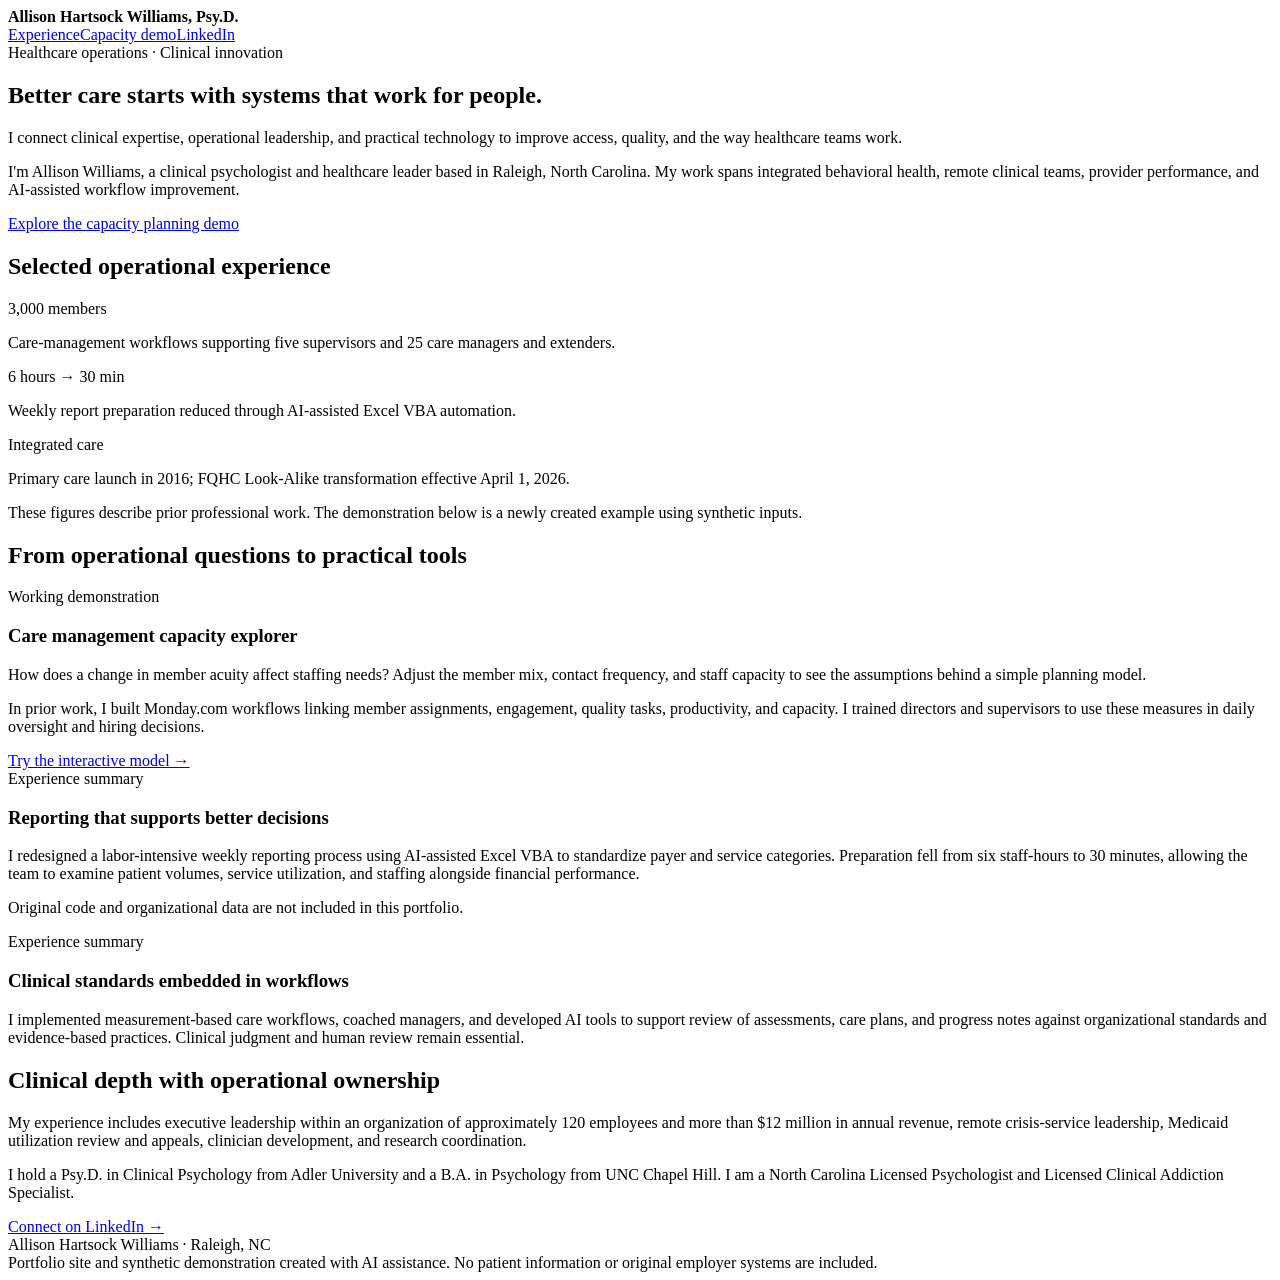
==== index.html @ 656cfe64 "Add portfolio index.html" ====
<!doctype html><html lang="en"><head><meta charset="utf-8"><meta name="viewport" content="width=device-width,initial-scale=1"><title>Allison Williams | Healthcare Operations and Clinical Innovation</title><meta name="description" content="Allison Hartsock Williams, Psy.D. — healthcare operations, integrated care, and applied AI portfolio."><link rel="stylesheet" href="style.css"></head><body>
<header><strong>Allison Hartsock Williams, Psy.D.</strong><nav aria-label="Main navigation"><a href="#experience">Experience</a><a href="capacity.html">Capacity demo</a><a href="https://www.linkedin.com/in/allison-williams-a2352a1b/">LinkedIn</a></nav></header>
<main><section class="hero"><div class="eyebrow">Healthcare operations · Clinical innovation</div><h1>Better care starts with systems that work for people.</h1><p class="lead">I connect clinical expertise, operational leadership, and practical technology to improve access, quality, and the way healthcare teams work.</p><p>I'm Allison Williams, a clinical psychologist and healthcare leader based in Raleigh, North Carolina. My work spans integrated behavioral health, remote clinical teams, provider performance, and AI-assisted workflow improvement.</p><a class="button" href="capacity.html">Explore the capacity planning demo</a></section>
<section class="section" id="experience"><h2>Selected operational experience</h2><div class="grid"><article><span class="number">3,000 members</span><p>Care-management workflows supporting five supervisors and 25 care managers and extenders.</p></article><article><span class="number">6 hours → 30 min</span><p>Weekly report preparation reduced through AI-assisted Excel VBA automation.</p></article><article><span class="number">Integrated care</span><p>Primary care launch in 2016; FQHC Look-Alike transformation effective April 1, 2026.</p></article></div><p class="muted">These figures describe prior professional work. The demonstration below is a newly created example using synthetic inputs.</p></section>
<section class="section"><h2>From operational questions to practical tools</h2><article class="case"><div class="eyebrow">Working demonstration</div><h3>Care management capacity explorer</h3><p>How does a change in member acuity affect staffing needs? Adjust the member mix, contact frequency, and staff capacity to see the assumptions behind a simple planning model.</p><p>In prior work, I built Monday.com workflows linking member assignments, engagement, quality tasks, productivity, and capacity. I trained directors and supervisors to use these measures in daily oversight and hiring decisions.</p><a href="capacity.html">Try the interactive model →</a></article><article class="case"><div class="eyebrow">Experience summary</div><h3>Reporting that supports better decisions</h3><p>I redesigned a labor-intensive weekly reporting process using AI-assisted Excel VBA to standardize payer and service categories. Preparation fell from six staff-hours to 30 minutes, allowing the team to examine patient volumes, service utilization, and staffing alongside financial performance.</p><p class="muted">Original code and organizational data are not included in this portfolio.</p></article><article class="case"><div class="eyebrow">Experience summary</div><h3>Clinical standards embedded in workflows</h3><p>I implemented measurement-based care workflows, coached managers, and developed AI tools to support review of assessments, care plans, and progress notes against organizational standards and evidence-based practices. Clinical judgment and human review remain essential.</p></article></section>
<section class="section"><h2>Clinical depth with operational ownership</h2><p>My experience includes executive leadership within an organization of approximately 120 employees and more than $12 million in annual revenue, remote crisis-service leadership, Medicaid utilization review and appeals, clinician development, and research coordination.</p><p>I hold a Psy.D. in Clinical Psychology from Adler University and a B.A. in Psychology from UNC Chapel Hill. I am a North Carolina Licensed Psychologist and Licensed Clinical Addiction Specialist.</p><a href="https://www.linkedin.com/in/allison-williams-a2352a1b/">Connect on LinkedIn →</a></section></main><footer>Allison Hartsock Williams · Raleigh, NC<br>Portfolio site and synthetic demonstration created with AI assistance. No patient information or original employer systems are included.</footer></body></html>
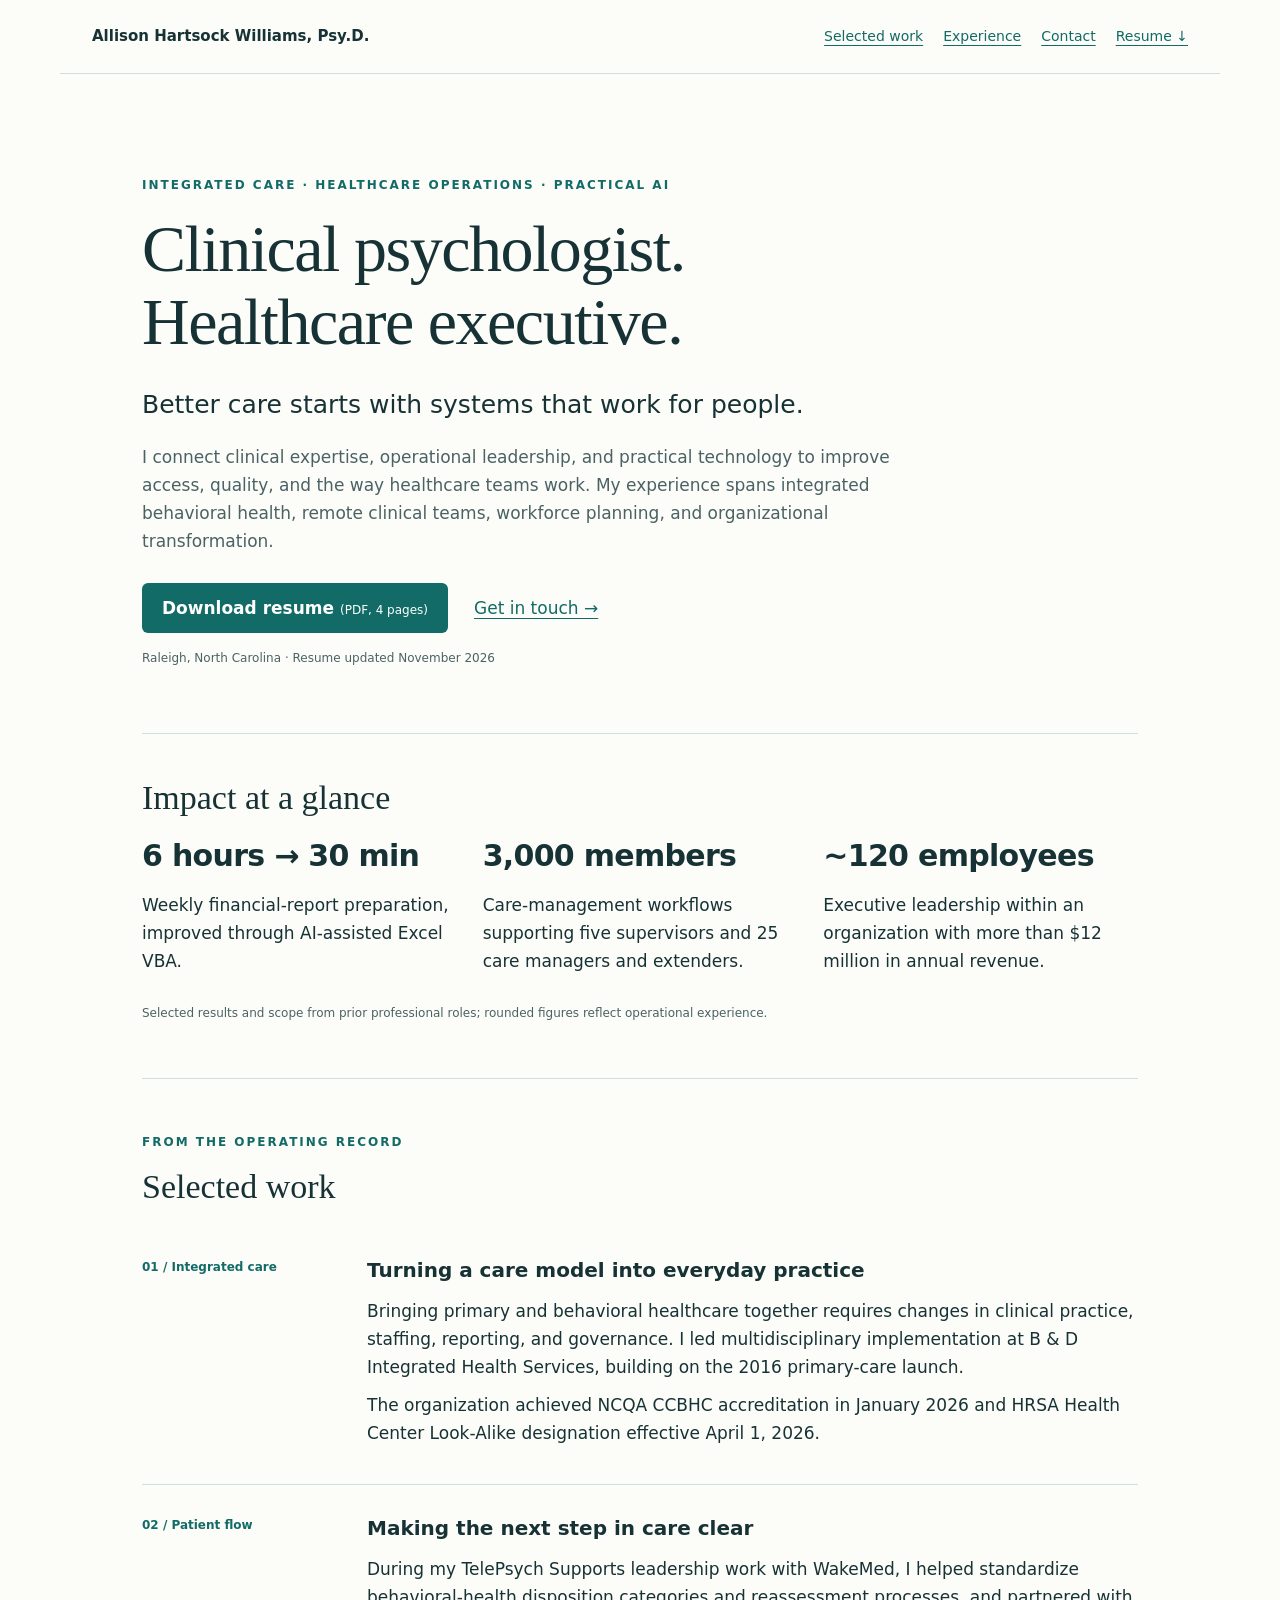
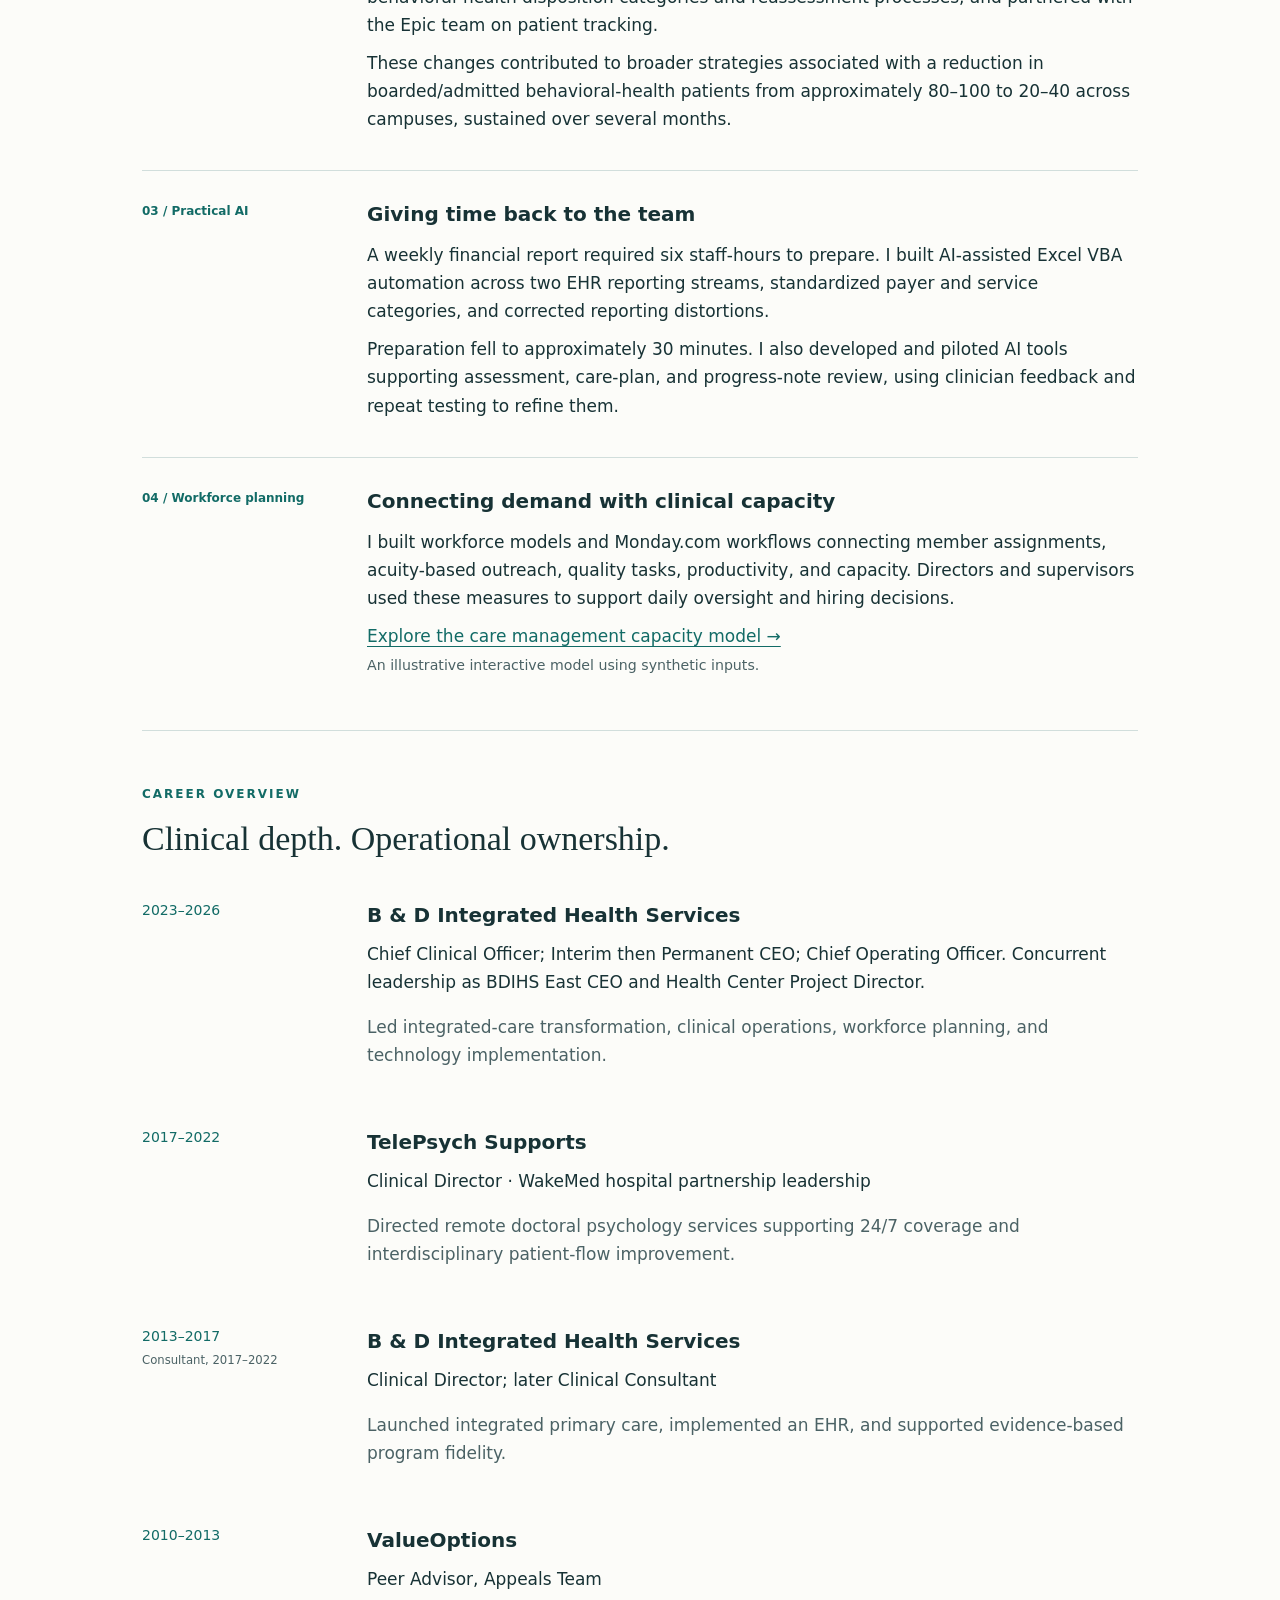
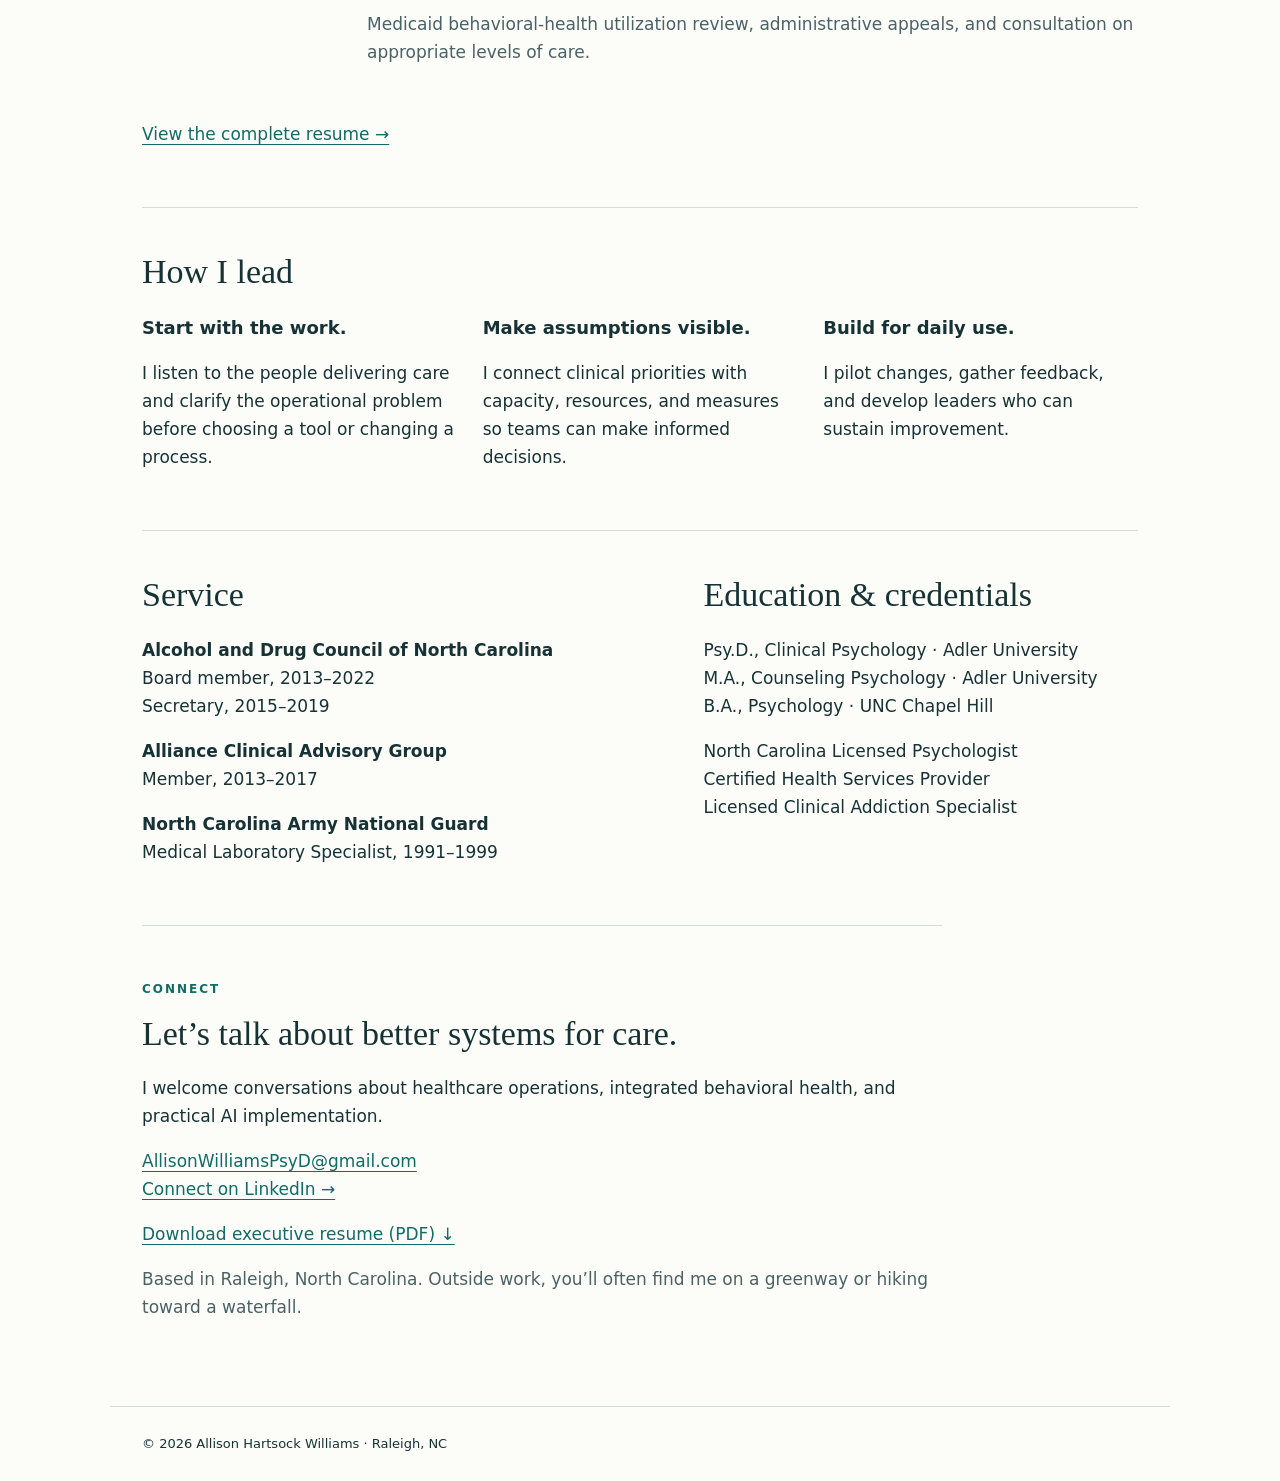
==== commit b776d394: "Refresh executive portfolio and add four-page downloadable resume" ====
--- a/index.html
+++ b/index.html
@@ -1,6 +1,16 @@
-<!doctype html><html lang="en"><head><meta charset="utf-8"><meta name="viewport" content="width=device-width,initial-scale=1"><title>Allison Williams | Healthcare Operations and Clinical Innovation</title><meta name="description" content="Allison Hartsock Williams, Psy.D. — healthcare operations, integrated care, and applied AI portfolio."><link rel="stylesheet" href="style.css"></head><body>
-<header><strong>Allison Hartsock Williams, Psy.D.</strong><nav aria-label="Main navigation"><a href="#experience">Experience</a><a href="capacity.html">Capacity demo</a><a href="https://www.linkedin.com/in/allison-williams-a2352a1b/">LinkedIn</a></nav></header>
-<main><section class="hero"><div class="eyebrow">Healthcare operations · Clinical innovation</div><h1>Better care starts with systems that work for people.</h1><p class="lead">I connect clinical expertise, operational leadership, and practical technology to improve access, quality, and the way healthcare teams work.</p><p>I'm Allison Williams, a clinical psychologist and healthcare leader based in Raleigh, North Carolina. My work spans integrated behavioral health, remote clinical teams, provider performance, and AI-assisted workflow improvement.</p><a class="button" href="capacity.html">Explore the capacity planning demo</a></section>
-<section class="section" id="experience"><h2>Selected operational experience</h2><div class="grid"><article><span class="number">3,000 members</span><p>Care-management workflows supporting five supervisors and 25 care managers and extenders.</p></article><article><span class="number">6 hours → 30 min</span><p>Weekly report preparation reduced through AI-assisted Excel VBA automation.</p></article><article><span class="number">Integrated care</span><p>Primary care launch in 2016; FQHC Look-Alike transformation effective April 1, 2026.</p></article></div><p class="muted">These figures describe prior professional work. The demonstration below is a newly created example using synthetic inputs.</p></section>
-<section class="section"><h2>From operational questions to practical tools</h2><article class="case"><div class="eyebrow">Working demonstration</div><h3>Care management capacity explorer</h3><p>How does a change in member acuity affect staffing needs? Adjust the member mix, contact frequency, and staff capacity to see the assumptions behind a simple planning model.</p><p>In prior work, I built Monday.com workflows linking member assignments, engagement, quality tasks, productivity, and capacity. I trained directors and supervisors to use these measures in daily oversight and hiring decisions.</p><a href="capacity.html">Try the interactive model →</a></article><article class="case"><div class="eyebrow">Experience summary</div><h3>Reporting that supports better decisions</h3><p>I redesigned a labor-intensive weekly reporting process using AI-assisted Excel VBA to standardize payer and service categories. Preparation fell from six staff-hours to 30 minutes, allowing the team to examine patient volumes, service utilization, and staffing alongside financial performance.</p><p class="muted">Original code and organizational data are not included in this portfolio.</p></article><article class="case"><div class="eyebrow">Experience summary</div><h3>Clinical standards embedded in workflows</h3><p>I implemented measurement-based care workflows, coached managers, and developed AI tools to support review of assessments, care plans, and progress notes against organizational standards and evidence-based practices. Clinical judgment and human review remain essential.</p></article></section>
-<section class="section"><h2>Clinical depth with operational ownership</h2><p>My experience includes executive leadership within an organization of approximately 120 employees and more than $12 million in annual revenue, remote crisis-service leadership, Medicaid utilization review and appeals, clinician development, and research coordination.</p><p>I hold a Psy.D. in Clinical Psychology from Adler University and a B.A. in Psychology from UNC Chapel Hill. I am a North Carolina Licensed Psychologist and Licensed Clinical Addiction Specialist.</p><a href="https://www.linkedin.com/in/allison-williams-a2352a1b/">Connect on LinkedIn →</a></section></main><footer>Allison Hartsock Williams · Raleigh, NC<br>Portfolio site and synthetic demonstration created with AI assistance. No patient information or original employer systems are included.</footer></body></html>
+<!doctype html>
+<html lang="en"><head><meta charset="utf-8"><meta name="viewport" content="width=device-width,initial-scale=1">
+<title>Allison Williams, Psy.D. | Healthcare Operations &amp; Integrated Care</title>
+<meta name="description" content="Clinical psychologist and healthcare executive connecting integrated care, operational leadership, and practical AI. Selected work and executive resume.">
+<link rel="canonical" href="https://allisonwilliamspsyd.com/"><meta property="og:type" content="website"><meta property="og:title" content="Allison Williams, Psy.D. | Clinical psychologist. Healthcare executive."><meta property="og:description" content="Better care starts with systems that work for people. Integrated care, healthcare operations, and practical AI."><meta property="og:url" content="https://allisonwilliamspsyd.com/"><meta name="twitter:card" content="summary"><meta name="theme-color" content="#126b66"><link rel="stylesheet" href="style.css"></head>
+<body class="portfolio"><a class="skip" href="#main">Skip to content</a><header><a class="brand" href="index.html">Allison Hartsock Williams, Psy.D.</a><nav aria-label="Main navigation"><a href="#work">Selected work</a><a href="#experience">Experience</a><a href="#contact">Contact</a><a href="Allison_Williams_Executive_Resume.pdf" download>Resume ↓</a></nav></header>
+<main id="main"><section class="hero"><p class="eyebrow">Integrated care · Healthcare operations · Practical AI</p><h1>Clinical psychologist.<br>Healthcare executive.</h1><p class="lead">Better care starts with systems that work for people.</p><p class="intro">I connect clinical expertise, operational leadership, and practical technology to improve access, quality, and the way healthcare teams work. My experience spans integrated behavioral health, remote clinical teams, workforce planning, and organizational transformation.</p><div class="actions"><a class="button" href="Allison_Williams_Executive_Resume.pdf" download>Download resume <span>(PDF, 4 pages)</span></a><a href="#contact">Get in touch →</a></div><p class="updated">Raleigh, North Carolina · Resume updated November 2026</p></section>
+<section class="section" aria-labelledby="impact"><h2 id="impact">Impact at a glance</h2><div class="grid"><article><span class="number">6 hours → 30 min</span><p>Weekly financial-report preparation, improved through AI-assisted Excel VBA.</p></article><article><span class="number">3,000 members</span><p>Care-management workflows supporting five supervisors and 25 care managers and extenders.</p></article><article><span class="number">~120 employees</span><p>Executive leadership within an organization with more than $12 million in annual revenue.</p></article></div><p class="muted note">Selected results and scope from prior professional roles; rounded figures reflect operational experience.</p></section>
+<section class="section" id="work"><p class="eyebrow">From the operating record</p><h2>Selected work</h2><article class="case"><span class="case-index">01 / Integrated care</span><div><h3>Turning a care model into everyday practice</h3><p>Bringing primary and behavioral healthcare together requires changes in clinical practice, staffing, reporting, and governance. I led multidisciplinary implementation at B &amp; D Integrated Health Services, building on the 2016 primary-care launch.</p><p>The organization achieved NCQA CCBHC accreditation in January 2026 and HRSA Health Center Look-Alike designation effective April 1, 2026.</p></div></article>
+<article class="case"><span class="case-index">02 / Patient flow</span><div><h3>Making the next step in care clear</h3><p>During my TelePsych Supports leadership work with WakeMed, I helped standardize behavioral-health disposition categories and reassessment processes, and partnered with the Epic team on patient tracking.</p><p>These changes contributed to broader strategies associated with a reduction in boarded/admitted behavioral-health patients from approximately 80–100 to 20–40 across campuses, sustained over several months.</p></div></article>
+<article class="case"><span class="case-index">03 / Practical AI</span><div><h3>Giving time back to the team</h3><p>A weekly financial report required six staff-hours to prepare. I built AI-assisted Excel VBA automation across two EHR reporting streams, standardized payer and service categories, and corrected reporting distortions.</p><p>Preparation fell to approximately 30 minutes. I also developed and piloted AI tools supporting assessment, care-plan, and progress-note review, using clinician feedback and repeat testing to refine them.</p></div></article>
+<article class="case"><span class="case-index">04 / Workforce planning</span><div><h3>Connecting demand with clinical capacity</h3><p>I built workforce models and Monday.com workflows connecting member assignments, acuity-based outreach, quality tasks, productivity, and capacity. Directors and supervisors used these measures to support daily oversight and hiring decisions.</p><p><a href="capacity.html">Explore the care management capacity model →</a><br><small>An illustrative interactive model using synthetic inputs.</small></p></div></article></section>
+<section class="section" id="experience"><p class="eyebrow">Career overview</p><h2>Clinical depth. Operational ownership.</h2><div class="timeline"><article><p class="dates">2023–2026</p><div><h3>B &amp; D Integrated Health Services</h3><p>Chief Clinical Officer; Interim then Permanent CEO; Chief Operating Officer. Concurrent leadership as BDIHS East CEO and Health Center Project Director.</p><p class="muted">Led integrated-care transformation, clinical operations, workforce planning, and technology implementation.</p></div></article><article><p class="dates">2017–2022</p><div><h3>TelePsych Supports</h3><p>Clinical Director · WakeMed hospital partnership leadership</p><p class="muted">Directed remote doctoral psychology services supporting 24/7 coverage and interdisciplinary patient-flow improvement.</p></div></article><article><p class="dates">2013–2017<br><small>Consultant, 2017–2022</small></p><div><h3>B &amp; D Integrated Health Services</h3><p>Clinical Director; later Clinical Consultant</p><p class="muted">Launched integrated primary care, implemented an EHR, and supported evidence-based program fidelity.</p></div></article><article><p class="dates">2010–2013</p><div><h3>ValueOptions</h3><p>Peer Advisor, Appeals Team</p><p class="muted">Medicaid behavioral-health utilization review, administrative appeals, and consultation on appropriate levels of care.</p></div></article></div><p><a href="Allison_Williams_Executive_Resume.pdf">View the complete resume →</a></p></section>
+<section class="section"><h2>How I lead</h2><div class="grid principles"><article><h3>Start with the work.</h3><p>I listen to the people delivering care and clarify the operational problem before choosing a tool or changing a process.</p></article><article><h3>Make assumptions visible.</h3><p>I connect clinical priorities with capacity, resources, and measures so teams can make informed decisions.</p></article><article><h3>Build for daily use.</h3><p>I pilot changes, gather feedback, and develop leaders who can sustain improvement.</p></article></div></section>
+<section class="section split"><div><h2>Service</h2><p><strong>Alcohol and Drug Council of North Carolina</strong><br>Board member, 2013–2022<br>Secretary, 2015–2019</p><p><strong>Alliance Clinical Advisory Group</strong><br>Member, 2013–2017</p><p><strong>North Carolina Army National Guard</strong><br>Medical Laboratory Specialist, 1991–1999</p></div><div><h2>Education &amp; credentials</h2><p>Psy.D., Clinical Psychology · Adler University<br>M.A., Counseling Psychology · Adler University<br>B.A., Psychology · UNC Chapel Hill</p><p>North Carolina Licensed Psychologist<br>Certified Health Services Provider<br>Licensed Clinical Addiction Specialist</p></div></section>
+<section class="section contact" id="contact"><p class="eyebrow">Connect</p><h2>Let’s talk about better systems for care.</h2><p>I welcome conversations about healthcare operations, integrated behavioral health, and practical AI implementation.</p><p><a href="mailto:AllisonWilliamsPsyD@gmail.com">AllisonWilliamsPsyD@gmail.com</a><br><a href="https://www.linkedin.com/in/allison-williams-a2352a1b/">Connect on LinkedIn →</a></p><p><a href="Allison_Williams_Executive_Resume.pdf" download>Download executive resume (PDF) ↓</a></p><p class="muted">Based in Raleigh, North Carolina. Outside work, you’ll often find me on a greenway or hiking toward a waterfall.</p></section></main><footer>© 2026 Allison Hartsock Williams · Raleigh, NC</footer></body></html>
--- a/style.css
+++ b/style.css
@@ -0,0 +1,5 @@
+:root{--ink:#173235;--muted:#4b6265;--accent:#126b66;--line:#d1dedc;--paper:#f6f8f5}*{box-sizing:border-box}body{margin:0;background:var(--paper);color:var(--ink);font:17px/1.65 system-ui,-apple-system,sans-serif}header,main,footer{max-width:1060px;margin:auto;padding:26px 32px}header{display:flex;justify-content:space-between;gap:20px;border-bottom:1px solid var(--line)}a{color:var(--accent);text-underline-offset:4px}nav{display:flex;gap:22px;flex-wrap:wrap}h1{font-size:clamp(34px,5vw,60px);line-height:1.12;letter-spacing:-1.5px;max-width:900px;margin:16px 0 24px}h2{font-size:28px;line-height:1.3;margin:0 0 18px}h3{font-size:20px;margin:0 0 10px}.eyebrow{text-transform:uppercase;letter-spacing:2px;font-size:12px;font-weight:750;color:var(--accent)}.lead{font-size:22px;max-width:810px;color:var(--muted)}.hero{padding:48px 0}.button{display:inline-block;background:var(--accent);color:white;padding:11px 20px;border-radius:6px;text-decoration:none;font-weight:650}.section{padding:36px 0;border-top:1px solid var(--line)}.grid{display:grid;grid-template-columns:repeat(3,1fr);gap:26px}.number{display:block;font-size:34px;font-weight:700;line-height:1.2}.muted,small{color:var(--muted)}.case{margin:28px 0}.split{display:grid;grid-template-columns:1.2fr 1fr;gap:40px}label{display:block;font-weight:600;font-size:15px}input{font:inherit;width:100%;padding:8px;border:1px solid #8baba7;border-radius:4px;background:white;color:var(--ink)}input:focus{outline:3px solid #9cd5ca}table{border-collapse:collapse;width:100%;margin:12px 0 24px}th,td{text-align:left;padding:10px 6px;border-bottom:1px solid var(--line)}th{font-size:13px}td input{min-width:60px}dt{color:var(--muted);margin-top:20px}dd{margin:0;font-size:30px;font-weight:700}.error{color:#9c2d22;font-weight:650}footer{font-size:13px;border-top:1px solid var(--line);margin-top:30px}button{font:inherit;cursor:pointer;padding:8px 15px;background:white;border:1px solid var(--accent);border-radius:4px;color:var(--accent)}@media(max-width:720px){header,main,footer{padding-left:20px;padding-right:20px}header,.grid,.split{display:block}nav{margin-top:12px}.grid article{margin:22px 0}.hero{padding:30px 0}.lead{font-size:19px}th,td{padding:8px 3px}}
+/* Executive portfolio */
+.portfolio{background:#fcfcf9}.portfolio header{max-width:1160px;align-items:center;padding-top:24px;padding-bottom:24px}.brand{color:var(--ink);text-decoration:none;font-size:15px;font-weight:700}.portfolio nav{font-size:14px;gap:20px}.portfolio main,.portfolio footer{max-width:1060px}.portfolio h1,.portfolio h2{font-family:Georgia,'Times New Roman',serif;font-weight:400}.portfolio h1{font-size:clamp(39px,5.5vw,66px);line-height:1.12;letter-spacing:-1.5px}.portfolio h2{font-size:34px}.portfolio .hero{padding:64px 0 52px}.portfolio .lead{font-size:25px;color:var(--ink);margin-bottom:16px}.intro{max-width:750px;color:var(--muted)}.actions{display:flex;align-items:center;gap:26px;flex-wrap:wrap;margin-top:28px}.button span{font-size:12px;font-weight:400}.updated{font-size:12px;color:var(--muted);margin-top:16px}.portfolio .section{padding:42px 0}.portfolio .number{font-size:30px;letter-spacing:-.7px}.note{font-size:12px}.portfolio .case{display:grid;grid-template-columns:190px 1fr;gap:35px;margin:0;padding:27px 0;border-bottom:1px solid var(--line)}.portfolio .case:last-child{border-bottom:0;padding-bottom:0}.case-index{font-size:12px;color:var(--accent);font-weight:700;padding-top:4px}.case p{margin:10px 0}.timeline article{display:grid;grid-template-columns:190px 1fr;gap:35px;padding:20px 0}.dates{margin:0;color:var(--accent);font-size:14px}.timeline p{margin-top:0}.timeline h3{margin-bottom:8px}.principles h3{font-size:18px}.contact{max-width:800px}.skip{position:absolute;top:-100px;left:16px;background:white;padding:12px;z-index:10}.skip:focus{top:10px}a:focus-visible,button:focus-visible{outline:3px solid #126b66;outline-offset:5px}.portfolio footer{margin-top:0}section[id]{scroll-margin-top:24px}
+@media(max-width:720px){.portfolio header{display:block}.portfolio .hero{padding-top:32px}.portfolio .lead{font-size:22px}.portfolio .case,.timeline article{grid-template-columns:1fr;gap:8px}.portfolio h2{font-size:29px}.portfolio .section{padding:30px 0}.contact a{overflow-wrap:anywhere}.actions{gap:18px}}
+@media print{.portfolio{font-size:9pt;line-height:1.3;background:white}.portfolio header,.portfolio footer,.portfolio .actions,.portfolio .updated,.portfolio .skip{display:none}.portfolio main{padding:0}.portfolio .hero{padding:0 0 10px}.portfolio h1{font-size:25pt;margin:5px 0}.portfolio h2{font-size:15pt;margin-bottom:8px}.portfolio h3{font-size:10pt}.portfolio .lead{font-size:12pt;margin:5px 0}.portfolio .section{padding:10px 0}.portfolio .number{font-size:17pt}.portfolio .case{padding:7px 0;grid-template-columns:120px 1fr;gap:15px}.portfolio .case p{margin:3px 0}.portfolio #experience,.portfolio .principles,.portfolio .split,.portfolio .section:has(.principles){display:none}.portfolio .grid{display:grid;grid-template-columns:repeat(3,1fr);gap:14px}.portfolio .contact{max-width:none}.portfolio .contact p{margin:5px 0}.portfolio a{color:inherit}.portfolio .eyebrow{font-size:8pt;margin:5px 0}.portfolio .contact .muted{display:none}@page{margin:14mm}
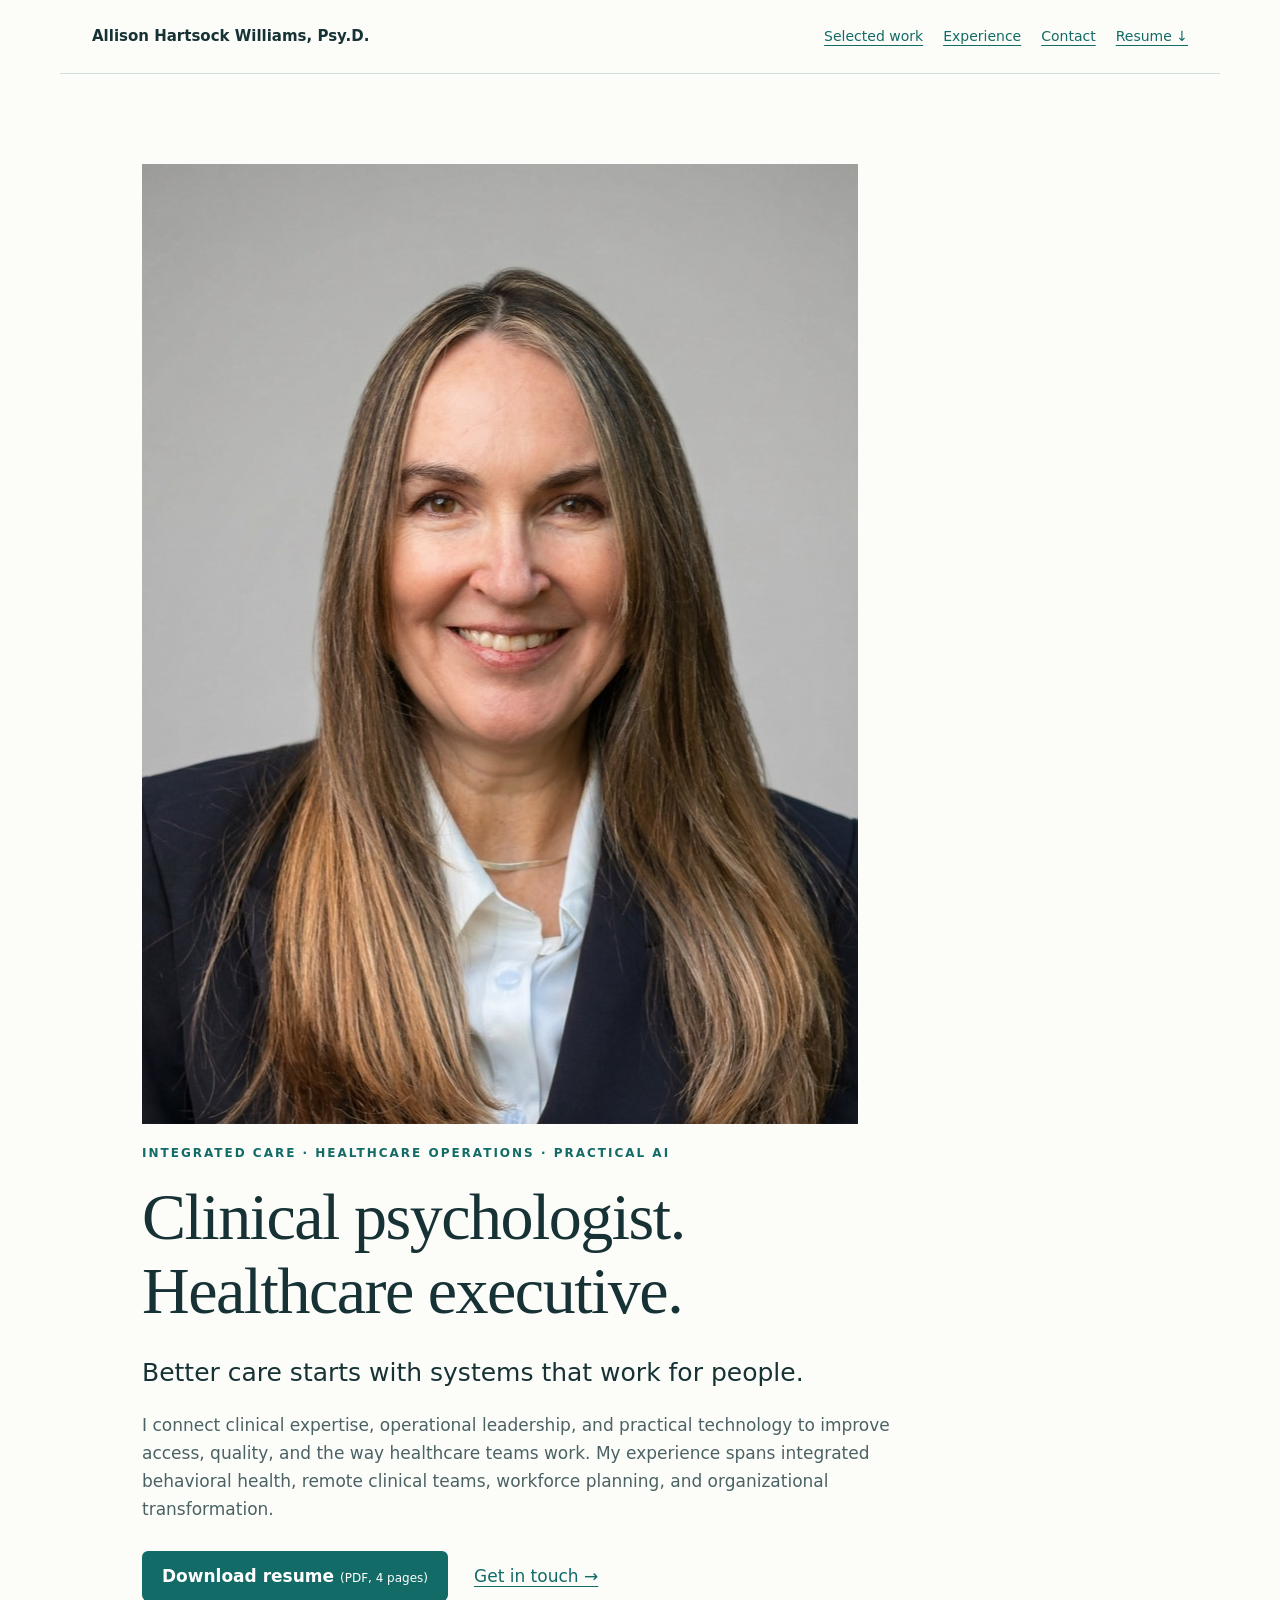
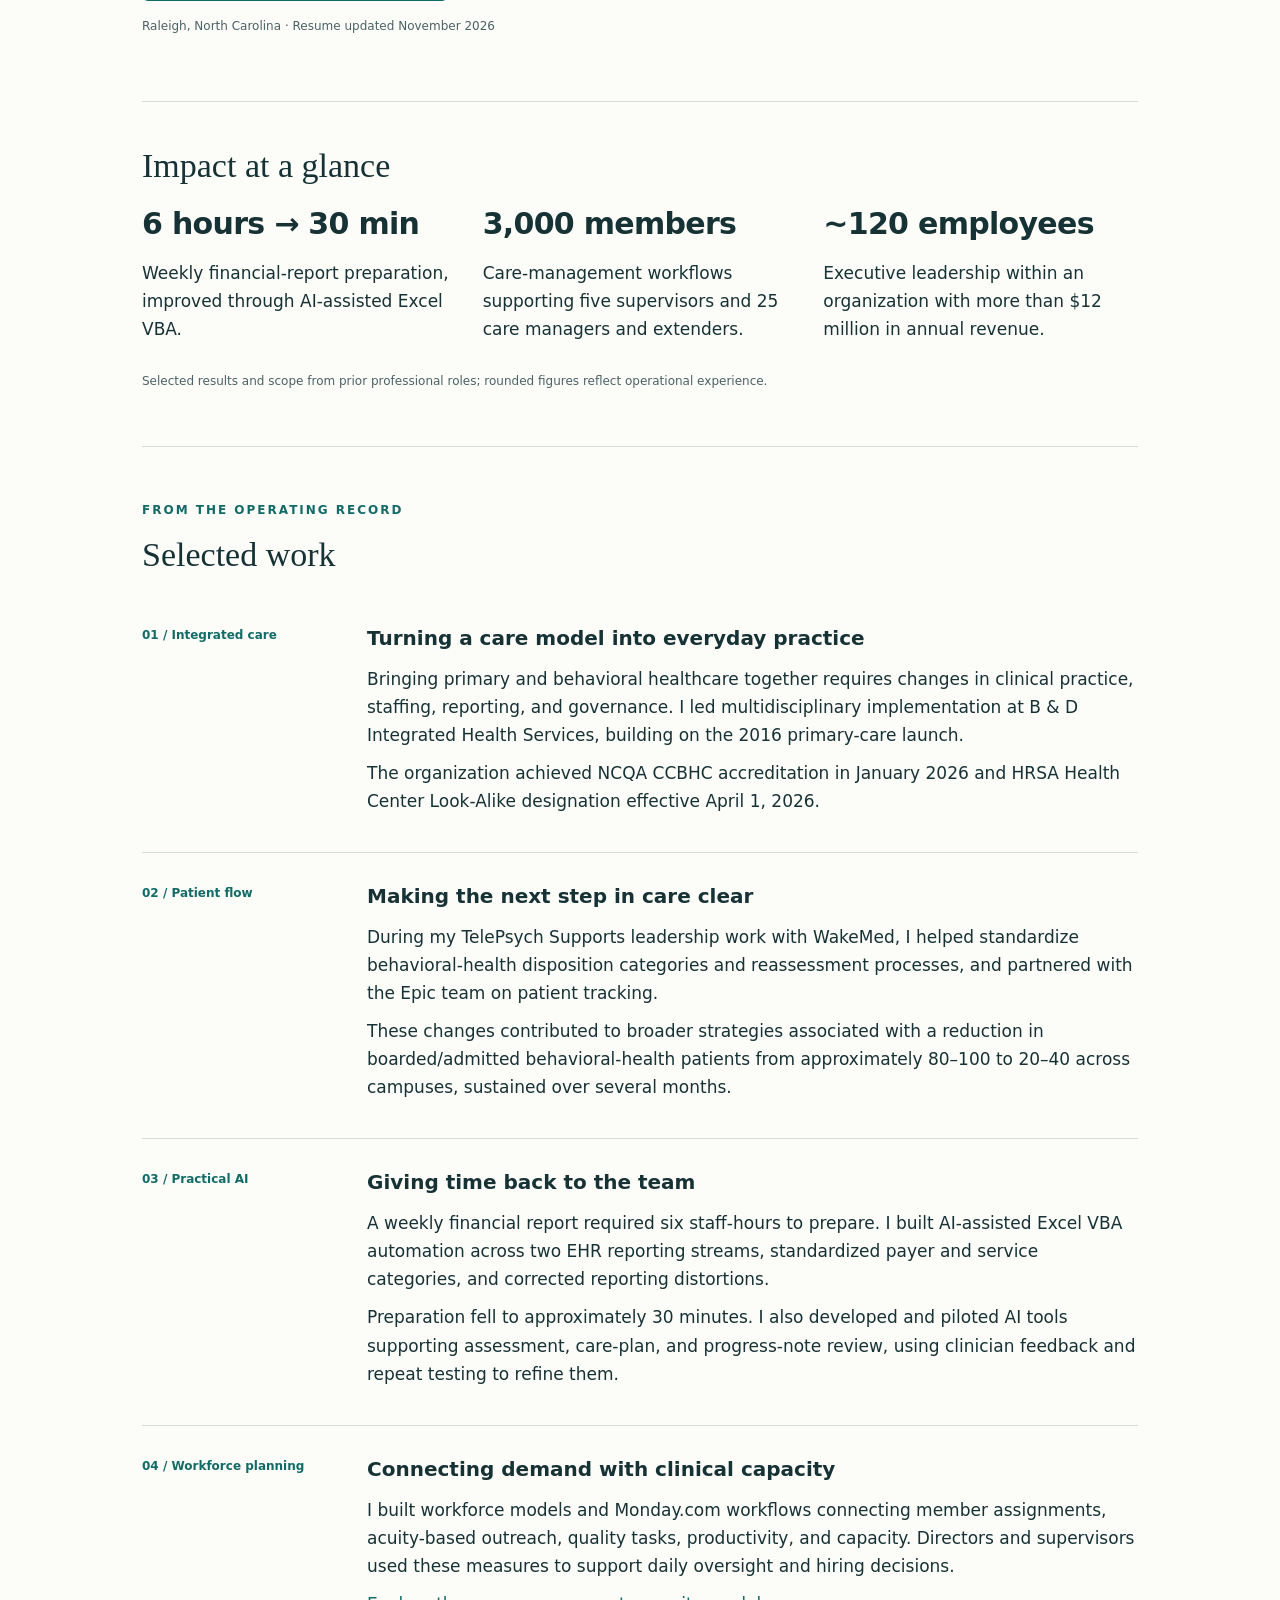
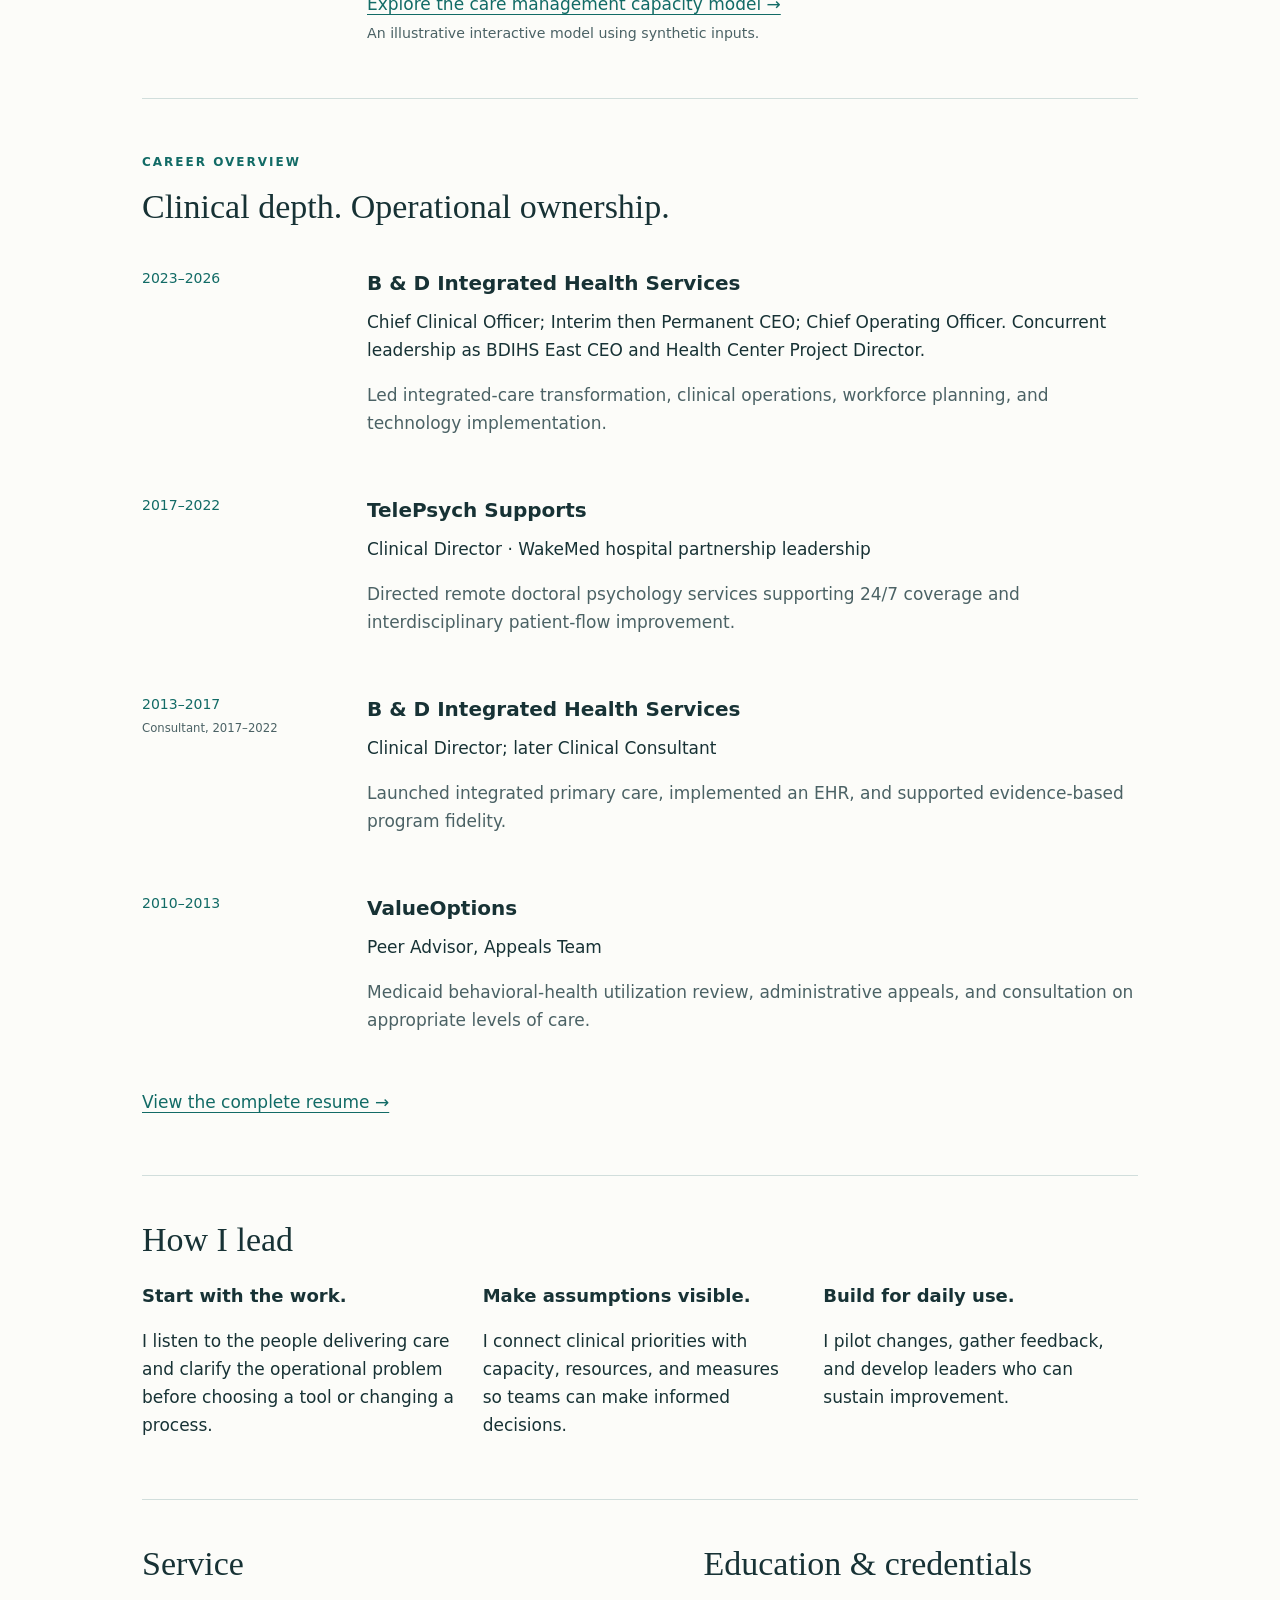
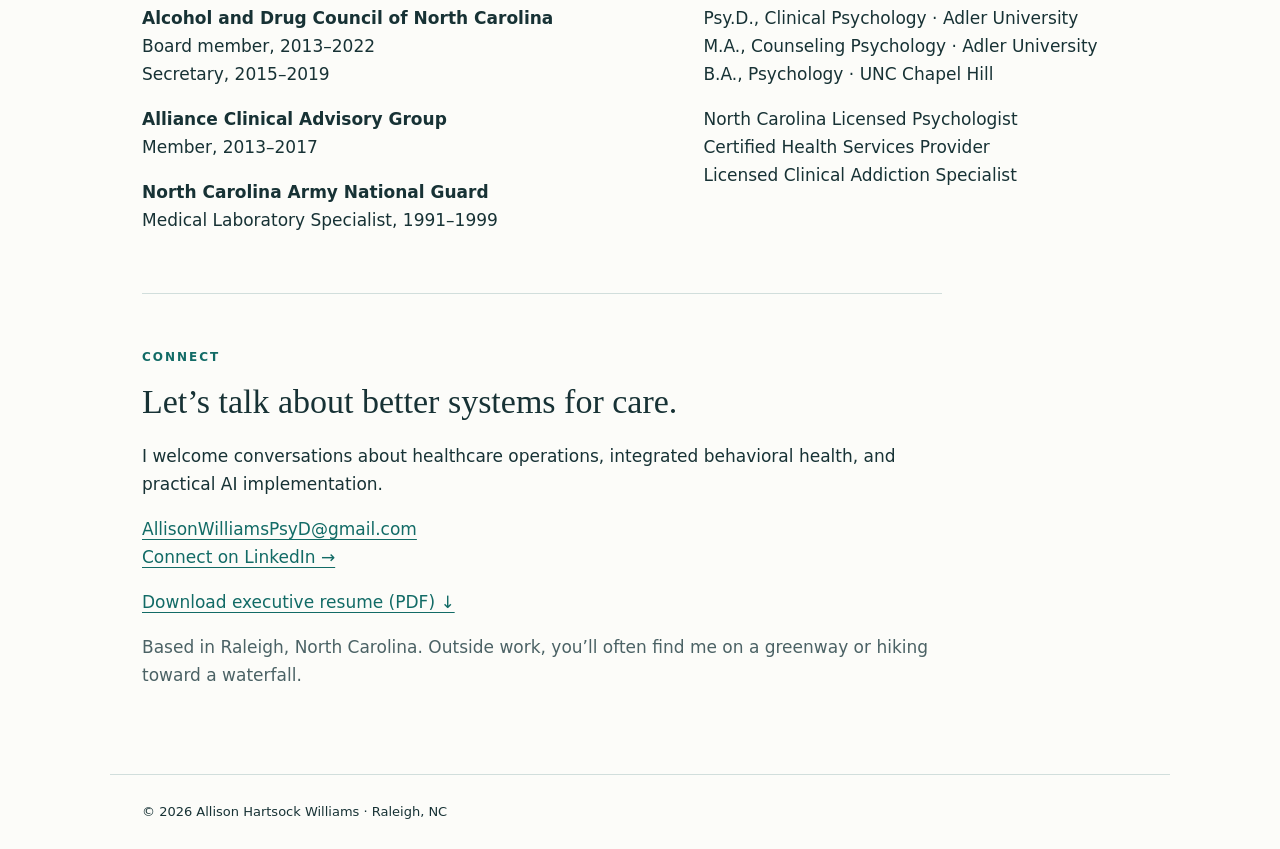
==== commit f3d8a8dd: "Add professional headshot to responsive homepage introduction" ====
--- a/index.html
+++ b/index.html
@@ -2,9 +2,9 @@
 <html lang="en"><head><meta charset="utf-8"><meta name="viewport" content="width=device-width,initial-scale=1">
 <title>Allison Williams, Psy.D. | Healthcare Operations &amp; Integrated Care</title>
 <meta name="description" content="Clinical psychologist and healthcare executive connecting integrated care, operational leadership, and practical AI. Selected work and executive resume.">
-<link rel="canonical" href="https://allisonwilliamspsyd.com/"><meta property="og:type" content="website"><meta property="og:title" content="Allison Williams, Psy.D. | Clinical psychologist. Healthcare executive."><meta property="og:description" content="Better care starts with systems that work for people. Integrated care, healthcare operations, and practical AI."><meta property="og:url" content="https://allisonwilliamspsyd.com/"><meta name="twitter:card" content="summary"><meta name="theme-color" content="#126b66"><link rel="stylesheet" href="style.css"></head>
+<link rel="canonical" href="https://allisonwilliamspsyd.com/"><meta property="og:type" content="website"><meta property="og:title" content="Allison Williams, Psy.D. | Clinical psychologist. Healthcare executive."><meta property="og:description" content="Better care starts with systems that work for people. Integrated care, healthcare operations, and practical AI."><meta property="og:url" content="https://allisonwilliamspsyd.com/"><meta name="twitter:card" content="summary"><meta name="theme-color" content="#126b66"><link rel="stylesheet" href="style.css?v=20261110"></head>
 <body class="portfolio"><a class="skip" href="#main">Skip to content</a><header><a class="brand" href="index.html">Allison Hartsock Williams, Psy.D.</a><nav aria-label="Main navigation"><a href="#work">Selected work</a><a href="#experience">Experience</a><a href="#contact">Contact</a><a href="Allison_Williams_Executive_Resume.pdf" download>Resume ↓</a></nav></header>
-<main id="main"><section class="hero"><p class="eyebrow">Integrated care · Healthcare operations · Practical AI</p><h1>Clinical psychologist.<br>Healthcare executive.</h1><p class="lead">Better care starts with systems that work for people.</p><p class="intro">I connect clinical expertise, operational leadership, and practical technology to improve access, quality, and the way healthcare teams work. My experience spans integrated behavioral health, remote clinical teams, workforce planning, and organizational transformation.</p><div class="actions"><a class="button" href="Allison_Williams_Executive_Resume.pdf" download>Download resume <span>(PDF, 4 pages)</span></a><a href="#contact">Get in touch →</a></div><p class="updated">Raleigh, North Carolina · Resume updated November 2026</p></section>
+<main id="main"><section class="hero hero-with-portrait"><img class="hero-portrait" src="assets/allison-williams-headshot.jpg" alt="Allison Hartsock Williams, Psy.D." width="716" height="960" fetchpriority="high"><div class="hero-copy"><p class="eyebrow">Integrated care · Healthcare operations · Practical AI</p><h1>Clinical psychologist.<br>Healthcare executive.</h1><p class="lead">Better care starts with systems that work for people.</p><p class="intro">I connect clinical expertise, operational leadership, and practical technology to improve access, quality, and the way healthcare teams work. My experience spans integrated behavioral health, remote clinical teams, workforce planning, and organizational transformation.</p><div class="actions"><a class="button" href="Allison_Williams_Executive_Resume.pdf" download>Download resume <span>(PDF, 4 pages)</span></a><a href="#contact">Get in touch →</a></div><p class="updated">Raleigh, North Carolina · Resume updated November 2026</p></div></section>
 <section class="section" aria-labelledby="impact"><h2 id="impact">Impact at a glance</h2><div class="grid"><article><span class="number">6 hours → 30 min</span><p>Weekly financial-report preparation, improved through AI-assisted Excel VBA.</p></article><article><span class="number">3,000 members</span><p>Care-management workflows supporting five supervisors and 25 care managers and extenders.</p></article><article><span class="number">~120 employees</span><p>Executive leadership within an organization with more than $12 million in annual revenue.</p></article></div><p class="muted note">Selected results and scope from prior professional roles; rounded figures reflect operational experience.</p></section>
 <section class="section" id="work"><p class="eyebrow">From the operating record</p><h2>Selected work</h2><article class="case"><span class="case-index">01 / Integrated care</span><div><h3>Turning a care model into everyday practice</h3><p>Bringing primary and behavioral healthcare together requires changes in clinical practice, staffing, reporting, and governance. I led multidisciplinary implementation at B &amp; D Integrated Health Services, building on the 2016 primary-care launch.</p><p>The organization achieved NCQA CCBHC accreditation in January 2026 and HRSA Health Center Look-Alike designation effective April 1, 2026.</p></div></article>
 <article class="case"><span class="case-index">02 / Patient flow</span><div><h3>Making the next step in care clear</h3><p>During my TelePsych Supports leadership work with WakeMed, I helped standardize behavioral-health disposition categories and reassessment processes, and partnered with the Epic team on patient tracking.</p><p>These changes contributed to broader strategies associated with a reduction in boarded/admitted behavioral-health patients from approximately 80–100 to 20–40 across campuses, sustained over several months.</p></div></article>
--- a/style.css
+++ b/style.css
@@ -3,3 +3,11 @@
 .portfolio{background:#fcfcf9}.portfolio header{max-width:1160px;align-items:center;padding-top:24px;padding-bottom:24px}.brand{color:var(--ink);text-decoration:none;font-size:15px;font-weight:700}.portfolio nav{font-size:14px;gap:20px}.portfolio main,.portfolio footer{max-width:1060px}.portfolio h1,.portfolio h2{font-family:Georgia,'Times New Roman',serif;font-weight:400}.portfolio h1{font-size:clamp(39px,5.5vw,66px);line-height:1.12;letter-spacing:-1.5px}.portfolio h2{font-size:34px}.portfolio .hero{padding:64px 0 52px}.portfolio .lead{font-size:25px;color:var(--ink);margin-bottom:16px}.intro{max-width:750px;color:var(--muted)}.actions{display:flex;align-items:center;gap:26px;flex-wrap:wrap;margin-top:28px}.button span{font-size:12px;font-weight:400}.updated{font-size:12px;color:var(--muted);margin-top:16px}.portfolio .section{padding:42px 0}.portfolio .number{font-size:30px;letter-spacing:-.7px}.note{font-size:12px}.portfolio .case{display:grid;grid-template-columns:190px 1fr;gap:35px;margin:0;padding:27px 0;border-bottom:1px solid var(--line)}.portfolio .case:last-child{border-bottom:0;padding-bottom:0}.case-index{font-size:12px;color:var(--accent);font-weight:700;padding-top:4px}.case p{margin:10px 0}.timeline article{display:grid;grid-template-columns:190px 1fr;gap:35px;padding:20px 0}.dates{margin:0;color:var(--accent);font-size:14px}.timeline p{margin-top:0}.timeline h3{margin-bottom:8px}.principles h3{font-size:18px}.contact{max-width:800px}.skip{position:absolute;top:-100px;left:16px;background:white;padding:12px;z-index:10}.skip:focus{top:10px}a:focus-visible,button:focus-visible{outline:3px solid #126b66;outline-offset:5px}.portfolio footer{margin-top:0}section[id]{scroll-margin-top:24px}
 @media(max-width:720px){.portfolio header{display:block}.portfolio .hero{padding-top:32px}.portfolio .lead{font-size:22px}.portfolio .case,.timeline article{grid-template-columns:1fr;gap:8px}.portfolio h2{font-size:29px}.portfolio .section{padding:30px 0}.contact a{overflow-wrap:anywhere}.actions{gap:18px}}
 @media print{.portfolio{font-size:9pt;line-height:1.3;background:white}.portfolio header,.portfolio footer,.portfolio .actions,.portfolio .updated,.portfolio .skip{display:none}.portfolio main{padding:0}.portfolio .hero{padding:0 0 10px}.portfolio h1{font-size:25pt;margin:5px 0}.portfolio h2{font-size:15pt;margin-bottom:8px}.portfolio h3{font-size:10pt}.portfolio .lead{font-size:12pt;margin:5px 0}.portfolio .section{padding:10px 0}.portfolio .number{font-size:17pt}.portfolio .case{padding:7px 0;grid-template-columns:120px 1fr;gap:15px}.portfolio .case p{margin:3px 0}.portfolio #experience,.portfolio .principles,.portfolio .split,.portfolio .section:has(.principles){display:none}.portfolio .grid{display:grid;grid-template-columns:repeat(3,1fr);gap:14px}.portfolio .contact{max-width:none}.portfolio .contact p{margin:5px 0}.portfolio a{color:inherit}.portfolio .eyebrow{font-size:8pt;margin:5px 0}.portfolio .contact .muted{display:none}@page{margin:14mm}
+
+/* Homepage portrait */
+.portfolio .hero-with-portrait{display:grid;grid-template-columns:minmax(0,1fr) 280px;gap:42px;align-items:center}
+.hero-copy{grid-column:1;grid-row:1;min-width:0}
+.hero-portrait{grid-column:2;grid-row:1;display:block;width:100%;height:auto;border-radius:14px;border:1px solid var(--line)}
+.portfolio .hero-with-portrait h1{font-size:clamp(39px,4.5vw,54px)}
+@media(max-width:820px){.portfolio .hero-with-portrait{grid-template-columns:1fr;gap:26px}.hero-portrait{grid-column:1;grid-row:1;width:220px;max-width:100%;justify-self:center}.hero-copy{grid-column:1;grid-row:2}}
+@media print{.portfolio .hero-with-portrait{display:block}.hero-portrait{display:none}}
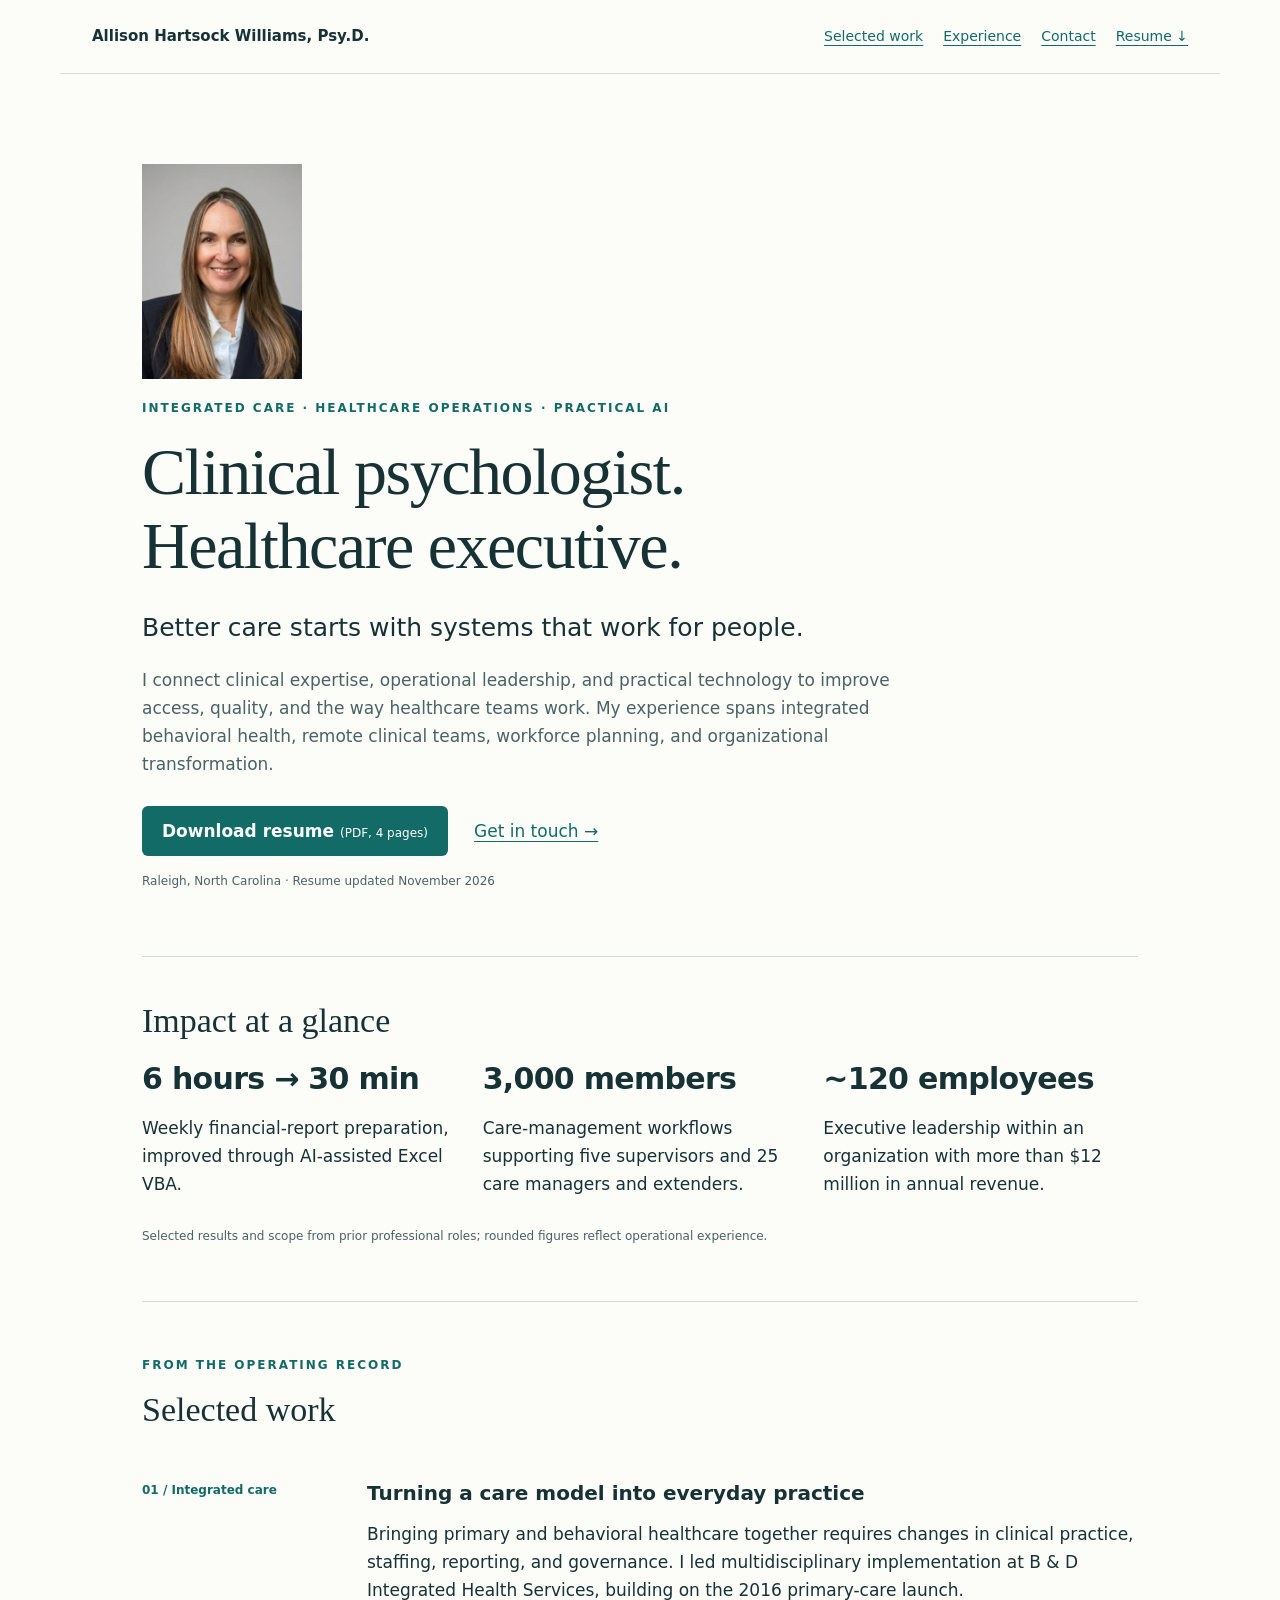
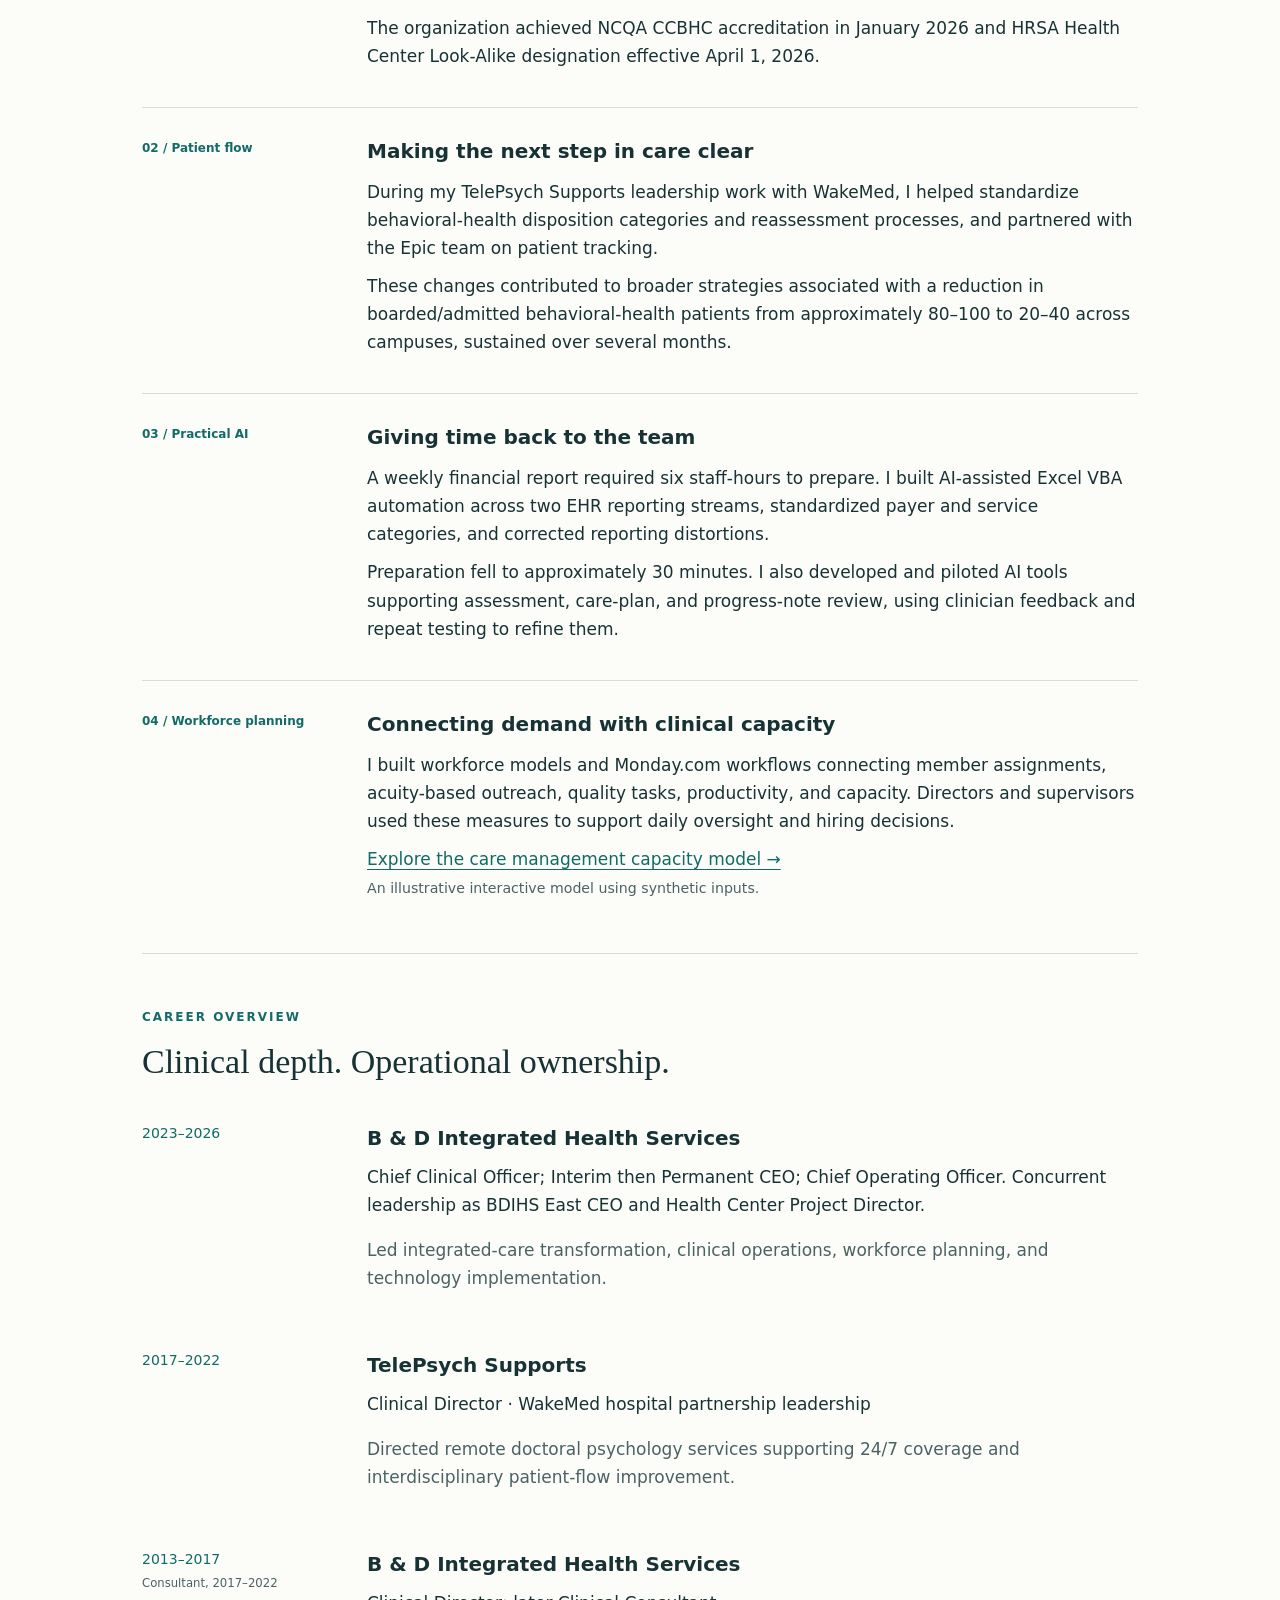
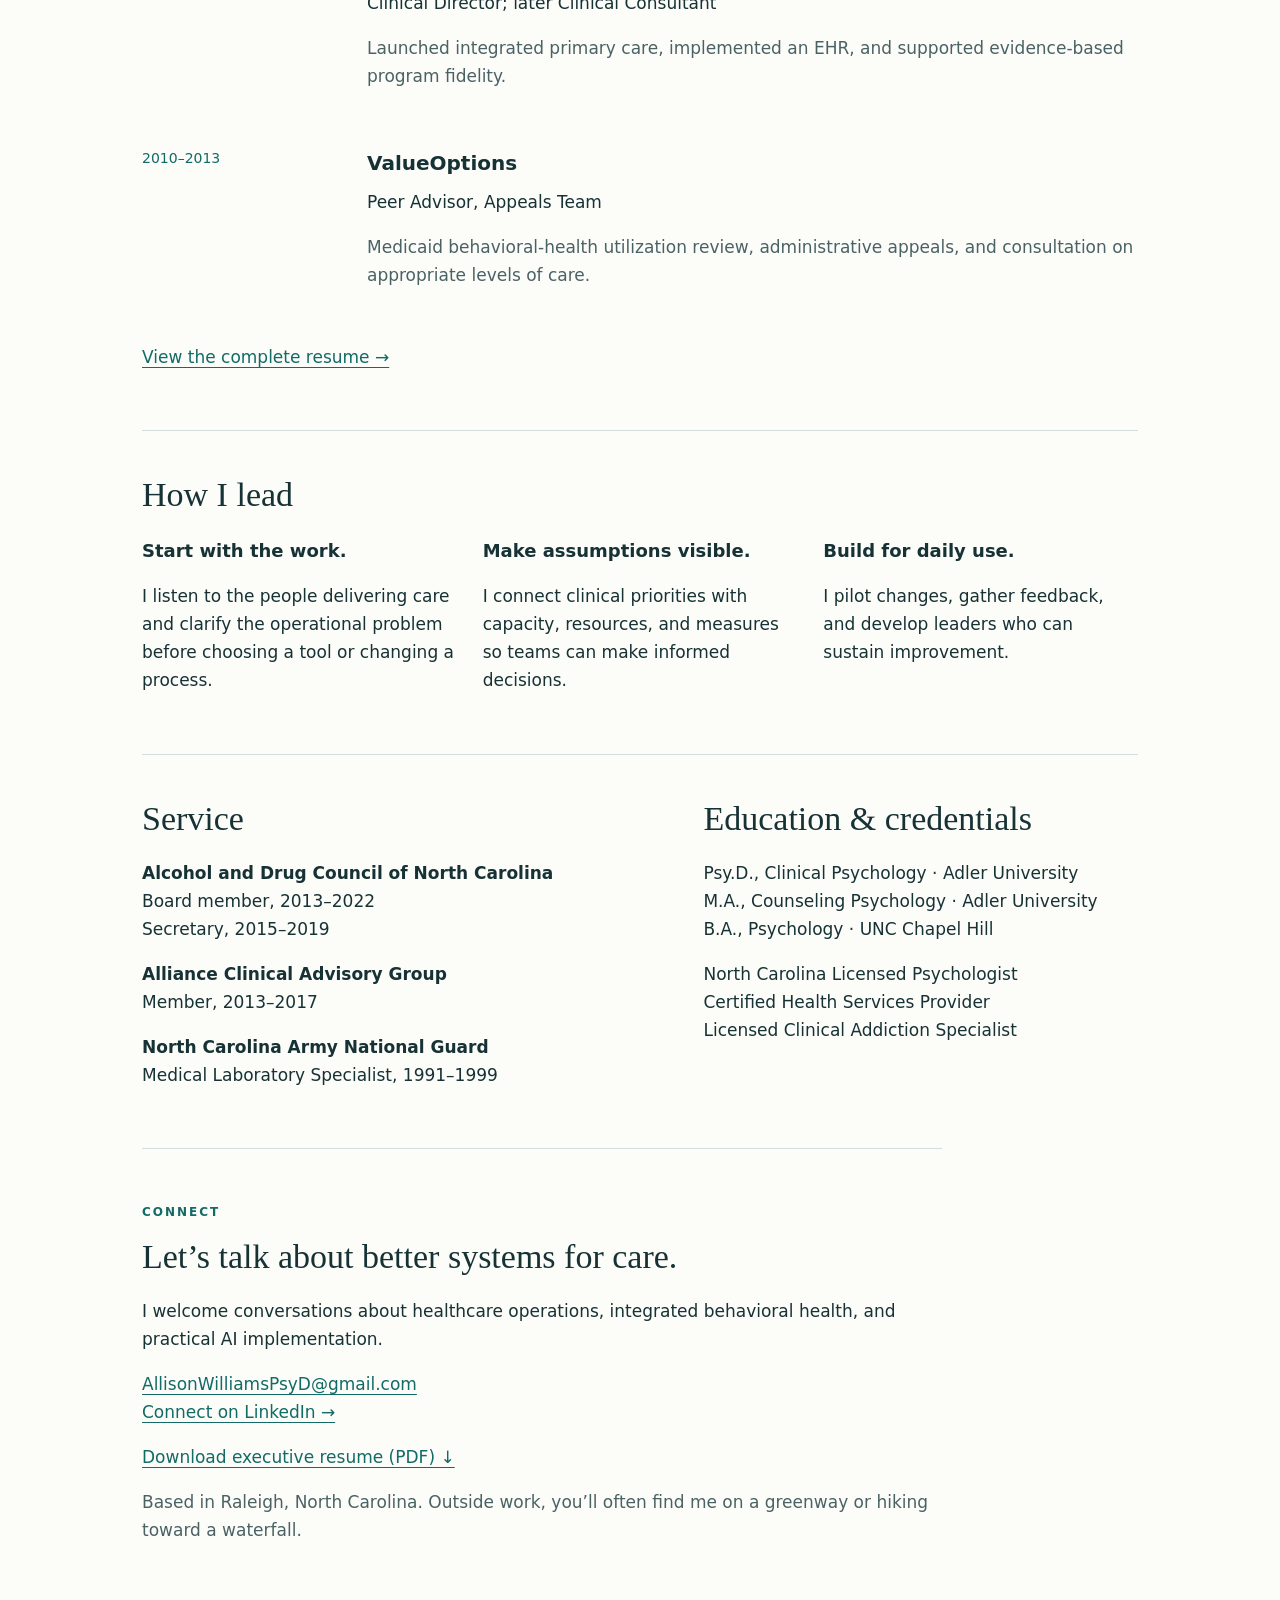
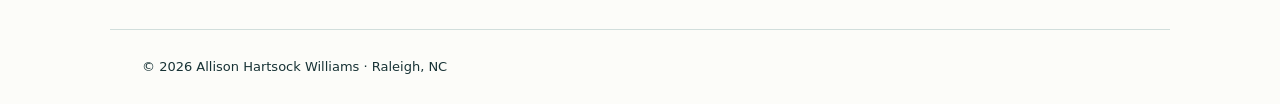
==== commit acc464cc: "Refresh portrait styles and provide small fallback image dimensions" ====
--- a/index.html
+++ b/index.html
@@ -2,9 +2,9 @@
 <html lang="en"><head><meta charset="utf-8"><meta name="viewport" content="width=device-width,initial-scale=1">
 <title>Allison Williams, Psy.D. | Healthcare Operations &amp; Integrated Care</title>
 <meta name="description" content="Clinical psychologist and healthcare executive connecting integrated care, operational leadership, and practical AI. Selected work and executive resume.">
-<link rel="canonical" href="https://allisonwilliamspsyd.com/"><meta property="og:type" content="website"><meta property="og:title" content="Allison Williams, Psy.D. | Clinical psychologist. Healthcare executive."><meta property="og:description" content="Better care starts with systems that work for people. Integrated care, healthcare operations, and practical AI."><meta property="og:url" content="https://allisonwilliamspsyd.com/"><meta name="twitter:card" content="summary"><meta name="theme-color" content="#126b66"><link rel="stylesheet" href="style.css?v=20261110"></head>
+<link rel="canonical" href="https://allisonwilliamspsyd.com/"><meta property="og:type" content="website"><meta property="og:title" content="Allison Williams, Psy.D. | Clinical psychologist. Healthcare executive."><meta property="og:description" content="Better care starts with systems that work for people. Integrated care, healthcare operations, and practical AI."><meta property="og:url" content="https://allisonwilliamspsyd.com/"><meta name="twitter:card" content="summary"><meta name="theme-color" content="#126b66"><link rel="stylesheet" href="style.css?v=20261110-small"></head>
 <body class="portfolio"><a class="skip" href="#main">Skip to content</a><header><a class="brand" href="index.html">Allison Hartsock Williams, Psy.D.</a><nav aria-label="Main navigation"><a href="#work">Selected work</a><a href="#experience">Experience</a><a href="#contact">Contact</a><a href="Allison_Williams_Executive_Resume.pdf" download>Resume ↓</a></nav></header>
-<main id="main"><section class="hero hero-with-portrait"><img class="hero-portrait" src="assets/allison-williams-headshot.jpg" alt="Allison Hartsock Williams, Psy.D." width="716" height="960" fetchpriority="high"><div class="hero-copy"><p class="eyebrow">Integrated care · Healthcare operations · Practical AI</p><h1>Clinical psychologist.<br>Healthcare executive.</h1><p class="lead">Better care starts with systems that work for people.</p><p class="intro">I connect clinical expertise, operational leadership, and practical technology to improve access, quality, and the way healthcare teams work. My experience spans integrated behavioral health, remote clinical teams, workforce planning, and organizational transformation.</p><div class="actions"><a class="button" href="Allison_Williams_Executive_Resume.pdf" download>Download resume <span>(PDF, 4 pages)</span></a><a href="#contact">Get in touch →</a></div><p class="updated">Raleigh, North Carolina · Resume updated November 2026</p></div></section>
+<main id="main"><section class="hero hero-with-portrait"><img class="hero-portrait" src="assets/allison-williams-headshot.jpg" alt="Allison Hartsock Williams, Psy.D." width="160" height="215" fetchpriority="high"><div class="hero-copy"><p class="eyebrow">Integrated care · Healthcare operations · Practical AI</p><h1>Clinical psychologist.<br>Healthcare executive.</h1><p class="lead">Better care starts with systems that work for people.</p><p class="intro">I connect clinical expertise, operational leadership, and practical technology to improve access, quality, and the way healthcare teams work. My experience spans integrated behavioral health, remote clinical teams, workforce planning, and organizational transformation.</p><div class="actions"><a class="button" href="Allison_Williams_Executive_Resume.pdf" download>Download resume <span>(PDF, 4 pages)</span></a><a href="#contact">Get in touch →</a></div><p class="updated">Raleigh, North Carolina · Resume updated November 2026</p></div></section>
 <section class="section" aria-labelledby="impact"><h2 id="impact">Impact at a glance</h2><div class="grid"><article><span class="number">6 hours → 30 min</span><p>Weekly financial-report preparation, improved through AI-assisted Excel VBA.</p></article><article><span class="number">3,000 members</span><p>Care-management workflows supporting five supervisors and 25 care managers and extenders.</p></article><article><span class="number">~120 employees</span><p>Executive leadership within an organization with more than $12 million in annual revenue.</p></article></div><p class="muted note">Selected results and scope from prior professional roles; rounded figures reflect operational experience.</p></section>
 <section class="section" id="work"><p class="eyebrow">From the operating record</p><h2>Selected work</h2><article class="case"><span class="case-index">01 / Integrated care</span><div><h3>Turning a care model into everyday practice</h3><p>Bringing primary and behavioral healthcare together requires changes in clinical practice, staffing, reporting, and governance. I led multidisciplinary implementation at B &amp; D Integrated Health Services, building on the 2016 primary-care launch.</p><p>The organization achieved NCQA CCBHC accreditation in January 2026 and HRSA Health Center Look-Alike designation effective April 1, 2026.</p></div></article>
 <article class="case"><span class="case-index">02 / Patient flow</span><div><h3>Making the next step in care clear</h3><p>During my TelePsych Supports leadership work with WakeMed, I helped standardize behavioral-health disposition categories and reassessment processes, and partnered with the Epic team on patient tracking.</p><p>These changes contributed to broader strategies associated with a reduction in boarded/admitted behavioral-health patients from approximately 80–100 to 20–40 across campuses, sustained over several months.</p></div></article>
--- a/style.css
+++ b/style.css
@@ -5,9 +5,9 @@
 @media print{.portfolio{font-size:9pt;line-height:1.3;background:white}.portfolio header,.portfolio footer,.portfolio .actions,.portfolio .updated,.portfolio .skip{display:none}.portfolio main{padding:0}.portfolio .hero{padding:0 0 10px}.portfolio h1{font-size:25pt;margin:5px 0}.portfolio h2{font-size:15pt;margin-bottom:8px}.portfolio h3{font-size:10pt}.portfolio .lead{font-size:12pt;margin:5px 0}.portfolio .section{padding:10px 0}.portfolio .number{font-size:17pt}.portfolio .case{padding:7px 0;grid-template-columns:120px 1fr;gap:15px}.portfolio .case p{margin:3px 0}.portfolio #experience,.portfolio .principles,.portfolio .split,.portfolio .section:has(.principles){display:none}.portfolio .grid{display:grid;grid-template-columns:repeat(3,1fr);gap:14px}.portfolio .contact{max-width:none}.portfolio .contact p{margin:5px 0}.portfolio a{color:inherit}.portfolio .eyebrow{font-size:8pt;margin:5px 0}.portfolio .contact .muted{display:none}@page{margin:14mm}
 
 /* Homepage portrait */
-.portfolio .hero-with-portrait{display:grid;grid-template-columns:minmax(0,1fr) 280px;gap:42px;align-items:center}
+.portfolio .hero-with-portrait{display:grid;grid-template-columns:minmax(0,1fr) 160px;gap:32px;align-items:center}
 .hero-copy{grid-column:1;grid-row:1;min-width:0}
 .hero-portrait{grid-column:2;grid-row:1;display:block;width:100%;height:auto;border-radius:14px;border:1px solid var(--line)}
 .portfolio .hero-with-portrait h1{font-size:clamp(39px,4.5vw,54px)}
-@media(max-width:820px){.portfolio .hero-with-portrait{grid-template-columns:1fr;gap:26px}.hero-portrait{grid-column:1;grid-row:1;width:220px;max-width:100%;justify-self:center}.hero-copy{grid-column:1;grid-row:2}}
+@media(max-width:820px){.portfolio .hero-with-portrait{grid-template-columns:1fr;gap:26px}.hero-portrait{grid-column:1;grid-row:1;width:140px;max-width:100%;justify-self:center}.hero-copy{grid-column:1;grid-row:2}}
 @media print{.portfolio .hero-with-portrait{display:block}.hero-portrait{display:none}}
